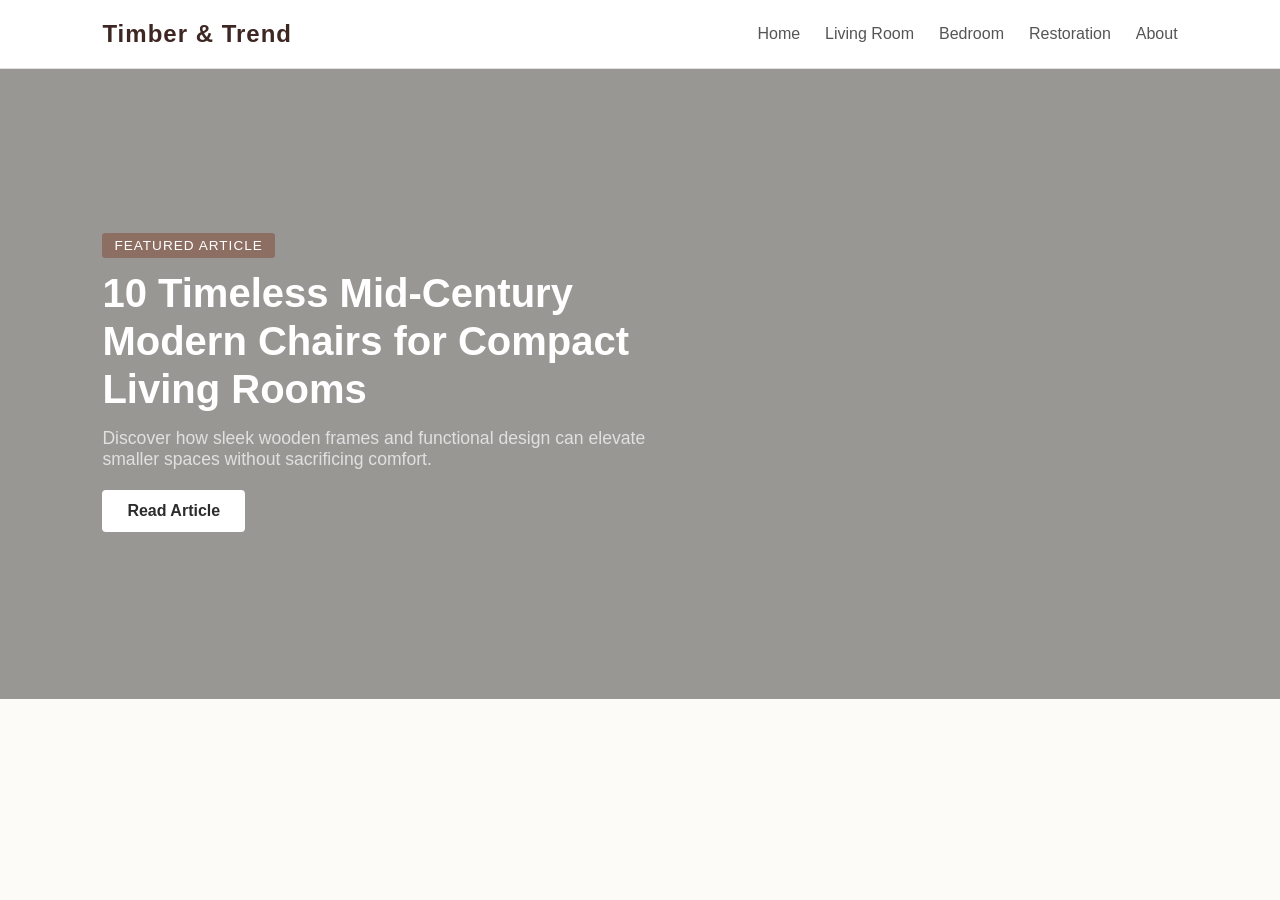
==== index.html @ ab792a60 "Initial commit - furniture blog structure" ====
<!DOCTYPE html>
<html lang="en">
<head>
    <meta charset="UTF-8">
    <meta name="viewport" content="width=device-width, initial-scale=1.0">
    <title>Timber & Trend | Furniture Design Blog</title>
    <link rel="stylesheet" href="style.css">
</head>
<body>

    <!-- Header Navigation -->
    <header class="navbar">
        <div class="logo">Timber & Trend</div>
        <nav>
            <ul class="nav-links">
                <li><a href="#">Home</a></li>
                <li><a href="#">Living Room</a></li>
                <li><a href="#">Bedroom</a></li>
                <li><a href="#">Restoration</a></li>
                <li><a href="#">About</a></li>
            </ul>
        </nav>
    </header>

    <!-- Hero Section -->
    <section class="hero">
        <div class="hero-content">
            <span class="tag">Featured Article</span>
            <h1>10 Timeless Mid-Century Modern Chairs for Compact Living Rooms</h1>
            <p>Discover how sleek wooden frames and functional design can elevate smaller spaces without sacrificing comfort.</p>
            <a href="#" class="btn">Read Article</a>
        </div>
    </section>

    <script src="script.js"></script>
</body>
</html>
---- style.css ----
/* Reset & Fonts */
* {
    margin: 0;
    padding: 0;
    box-sizing: border-box;
    font-family: 'Segoe UI', Tahoma, Geneva, Verdana, sans-serif;
}

body {
    background-color: #fdfbf7; /* Warm off-white */
    color: #2c2c2c;
}

/* Navbar */
.navbar {
    display: flex;
    justify-content: space-between;
    align-items: center;
    padding: 20px 8%;
    background-color: #ffffff;
    border-bottom: 1px solid #e0e0e0;
}

.logo {
    font-size: 1.5rem;
    font-weight: 700;
    letter-spacing: 1px;
    color: #3e2723; /* Deep wood shade */
}

.nav-links {
    display: flex;
    list-style: none;
    gap: 25px;
}

.nav-links a {
    text-decoration: none;
    color: #555;
    font-weight: 500;
    transition: color 0.3s;
}

.nav-links a:hover {
    color: #8d6e63;
}

/* Hero Banner */
.hero {
    height: 70vh;
    background: linear-gradient(rgba(0, 0, 0, 0.4), rgba(0, 0, 0, 0.4)), 
                url('https://images.unsplash.com/photo-1555041469-a586c61ea9bc?auto=format&fit=crop&w=1350&q=80') center/cover no-repeat;
    display: flex;
    align-items: center;
    padding: 0 8%;
    color: #ffffff;
}

.hero-content {
    max-width: 600px;
}

.tag {
    background-color: #8d6e63;
    padding: 5px 12px;
    font-size: 0.85rem;
    text-transform: uppercase;
    letter-spacing: 1px;
    border-radius: 3px;
}

.hero-content h1 {
    font-size: 2.5rem;
    margin: 15px 0;
    line-height: 1.2;
}

.hero-content p {
    font-size: 1.1rem;
    margin-bottom: 20px;
    color: #e0e0e0;
}

.btn {
    display: inline-block;
    padding: 12px 25px;
    background-color: #ffffff;
    color: #2c2c2c;
    text-decoration: none;
    font-weight: 600;
    border-radius: 4px;
    transition: background 0.3s;
}

.btn:hover {
    background-color: #f0f0f0;
}
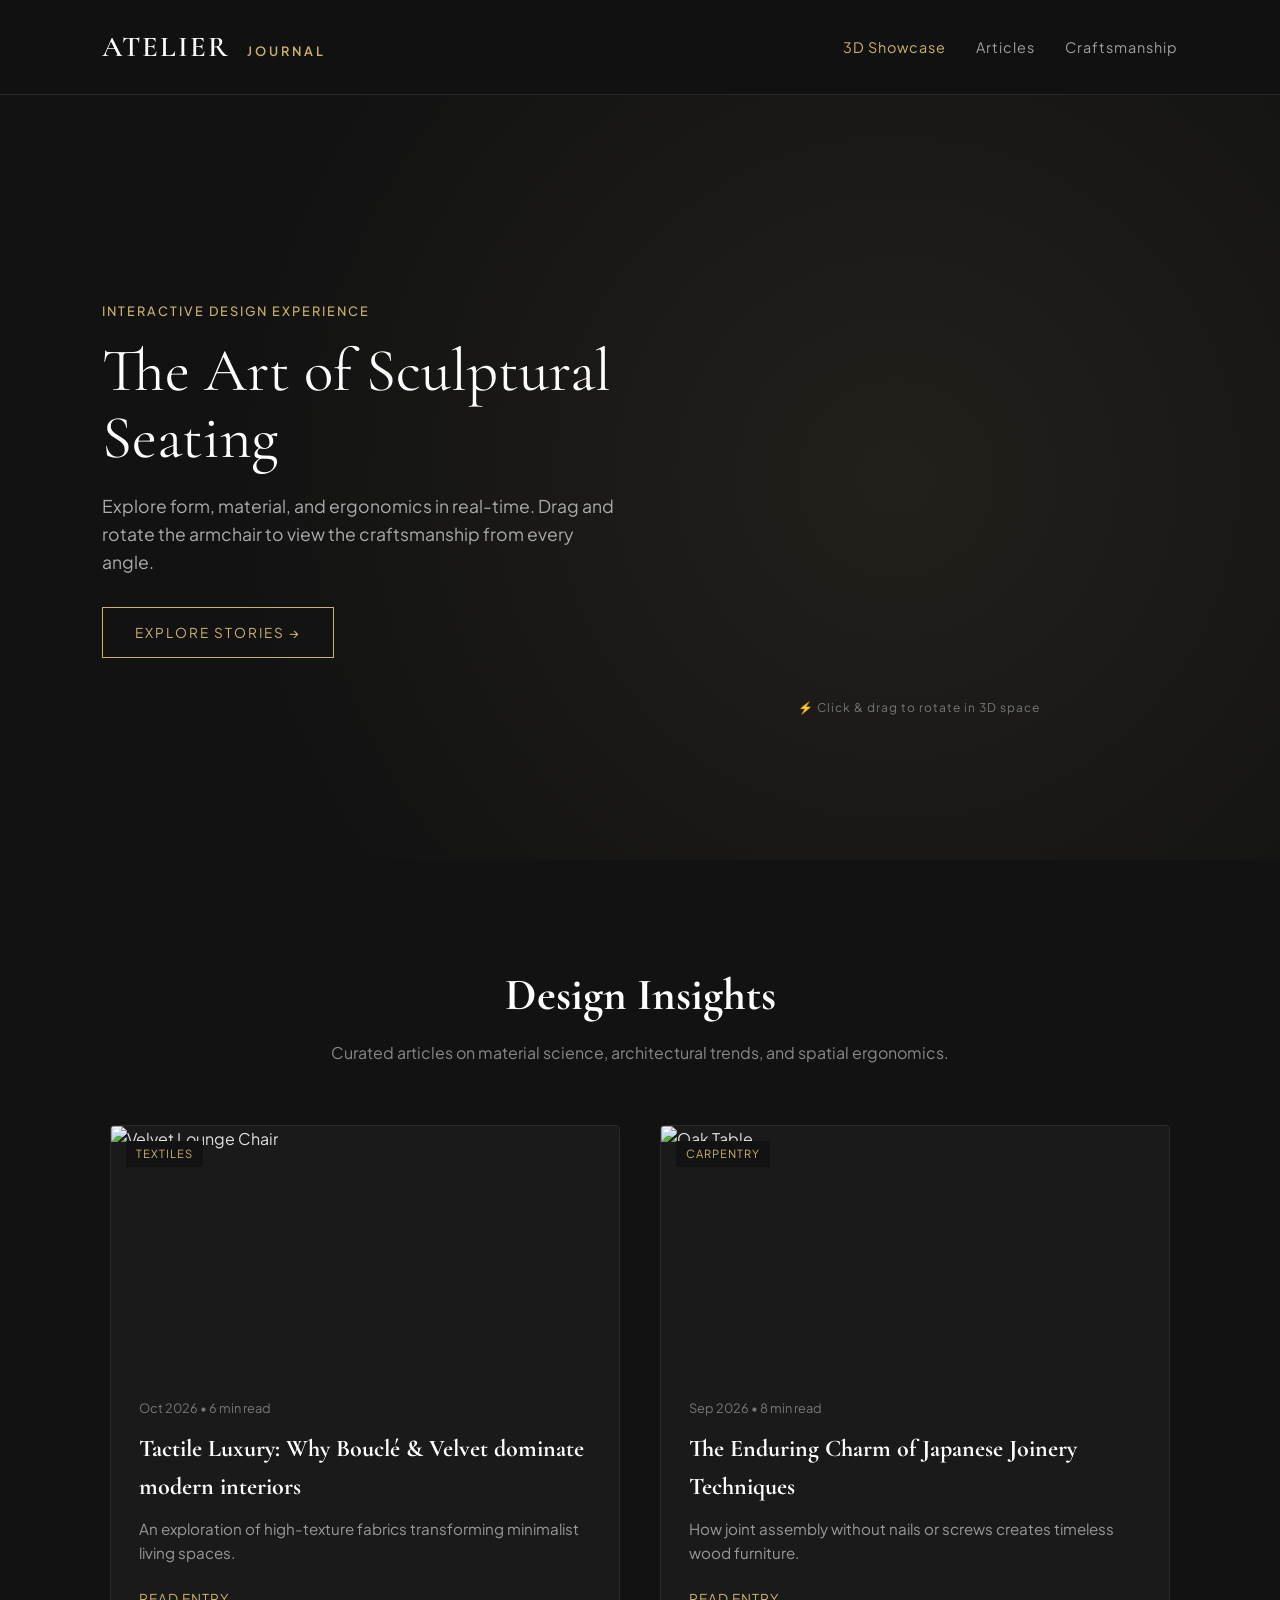
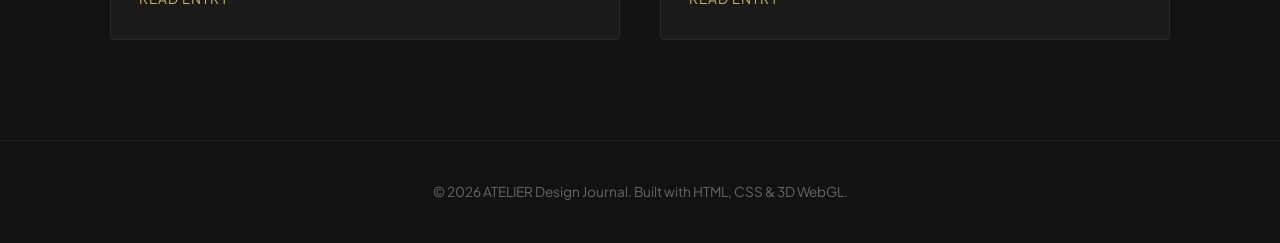
==== commit 341cf8ff: "Transformed website with interactive 3D model viewer and luxury dark aesthetic" ====
--- a/index.html
+++ b/index.html
@@ -3,35 +3,94 @@
 <head>
     <meta charset="UTF-8">
     <meta name="viewport" content="width=device-width, initial-scale=1.0">
-    <title>Timber & Trend | Furniture Design Blog</title>
+    <title>ATELIER | 3D Modern Furniture & Interior Journal</title>
+    
+    <!-- Google Fonts & Model Viewer 3D Script -->
+    <link rel="preconnect" href="https://fonts.googleapis.com">
+    <link rel="preconnect" href="https://fonts.gstatic.com" crossorigin>
+    <link href="https://fonts.googleapis.com/css2?family=Cormorant+Garamond:ital,wght@0,400;0,600;1,400&family=Plus+Jakarta+Sans:wght@300;400;500;600&display=swap" rel="stylesheet">
+    
+    <!-- Google Model Viewer for Interactive 3D Furniture -->
+    <script type="module" src="https://ajax.googleapis.com/ajax/libs/model-viewer/3.4.0/model-viewer.min.js"></script>
     <link rel="stylesheet" href="style.css">
 </head>
 <body>
 
     <!-- Header Navigation -->
     <header class="navbar">
-        <div class="logo">Timber & Trend</div>
+        <div class="logo">ATELIER <span>journal</span></div>
         <nav>
             <ul class="nav-links">
-                <li><a href="#">Home</a></li>
-                <li><a href="#">Living Room</a></li>
-                <li><a href="#">Bedroom</a></li>
-                <li><a href="#">Restoration</a></li>
-                <li><a href="#">About</a></li>
+                <li><a href="#" class="active">3D Showcase</a></li>
+                <li><a href="#editorial">Articles</a></li>
+                <li><a href="#restoration">Craftsmanship</a></li>
             </ul>
         </nav>
     </header>
 
-    <!-- Hero Section -->
-    <section class="hero">
-        <div class="hero-content">
-            <span class="tag">Featured Article</span>
-            <h1>10 Timeless Mid-Century Modern Chairs for Compact Living Rooms</h1>
-            <p>Discover how sleek wooden frames and functional design can elevate smaller spaces without sacrificing comfort.</p>
-            <a href="#" class="btn">Read Article</a>
+    <!-- 3D Hero Section -->
+    <section class="hero-3d">
+        <div class="hero-text">
+            <span class="badge">Interactive Design Experience</span>
+            <h1>The Art of Sculptural Seating</h1>
+            <p>Explore form, material, and ergonomics in real-time. Drag and rotate the armchair to view the craftsmanship from every angle.</p>
+            <a href="#editorial" class="btn-primary">Explore Stories &rarr;</a>
+        </div>
+
+        <div class="model-container">
+            <!-- Interactive 3D Model element using Google Model Viewer -->
+            <model-viewer 
+                src="https://modelviewer.dev/shared-assets/models/Chair.glb" 
+                alt="Interactive 3D Furniture Model" 
+                auto-rotate 
+                camera-controls 
+                shadow-intensity="1.5" 
+                exposure="1"
+                interaction-prompt="auto">
+            </model-viewer>
+            <span class="hint">⚡ Click & drag to rotate in 3D space</span>
         </div>
     </section>
 
-    <script src="script.js"></script>
+    <!-- Editorial Blog Grid -->
+    <main class="container" id="editorial">
+        <div class="section-title">
+            <h2>Design Insights</h2>
+            <p>Curated articles on material science, architectural trends, and spatial ergonomics.</p>
+        </div>
+
+        <div class="grid">
+            <article class="card">
+                <div class="card-img-wrapper">
+                    <img src="https://images.unsplash.com/photo-1586023492125-27b2c045efd7?auto=format&fit=crop&w=700&q=80" alt="Velvet Lounge Chair">
+                    <span class="category">Textiles</span>
+                </div>
+                <div class="card-content">
+                    <span class="meta">Oct 2026 • 6 min read</span>
+                    <h3>Tactile Luxury: Why Bouclé & Velvet dominate modern interiors</h3>
+                    <p>An exploration of high-texture fabrics transforming minimalist living spaces.</p>
+                    <a href="article.html" class="read-btn">Read Entry</a>
+                </div>
+            </article>
+
+            <article class="card">
+                <div class="card-img-wrapper">
+                    <img src="https://images.unsplash.com/photo-1538688525198-9b88f6f53126?auto=format&fit=crop&w=700&q=80" alt="Oak Table">
+                    <span class="category">Carpentry</span>
+                </div>
+                <div class="card-content">
+                    <span class="meta">Sep 2026 • 8 min read</span>
+                    <h3>The Enduring Charm of Japanese Joinery Techniques</h3>
+                    <p>How joint assembly without nails or screws creates timeless wood furniture.</p>
+                    <a href="article.html" class="read-btn">Read Entry</a>
+                </div>
+            </article>
+        </div>
+    </main>
+
+    <footer class="footer">
+        <p>© 2026 ATELIER Design Journal. Built with HTML, CSS & 3D WebGL.</p>
+    </footer>
+
 </body>
 </html>
--- a/style.css
+++ b/style.css
@@ -1,14 +1,19 @@
-/* Reset & Fonts */
+/* Reset & Luxury Fonts */
 * {
     margin: 0;
     padding: 0;
     box-sizing: border-box;
-    font-family: 'Segoe UI', Tahoma, Geneva, Verdana, sans-serif;
 }
 
 body {
-    background-color: #fdfbf7; /* Warm off-white */
-    color: #2c2c2c;
+    font-family: 'Plus Jakarta Sans', sans-serif;
+    background-color: #121212; /* Sleek dark theme */
+    color: #e0e0e0;
+    line-height: 1.6;
+}
+
+h1, h2, h3, .logo {
+    font-family: 'Cormorant Garamond', serif;
 }
 
 /* Navbar */
@@ -16,82 +21,227 @@
     display: flex;
     justify-content: space-between;
     align-items: center;
-    padding: 20px 8%;
-    background-color: #ffffff;
-    border-bottom: 1px solid #e0e0e0;
+    padding: 24px 8%;
+    background-color: rgba(18, 18, 18, 0.9);
+    border-bottom: 1px solid #282828;
+    position: sticky;
+    top: 0;
+    z-index: 100;
+    backdrop-filter: blur(10px);
 }
 
 .logo {
-    font-size: 1.5rem;
-    font-weight: 700;
-    letter-spacing: 1px;
-    color: #3e2723; /* Deep wood shade */
+    font-size: 1.8rem;
+    font-weight: 600;
+    letter-spacing: 2px;
+    color: #ffffff;
+}
+
+.logo span {
+    font-family: 'Plus Jakarta Sans', sans-serif;
+    font-size: 0.8rem;
+    color: #cbb26a; /* Warm gold highlight */
+    text-transform: uppercase;
+    letter-spacing: 3px;
+    margin-left: 8px;
 }
 
 .nav-links {
     display: flex;
     list-style: none;
-    gap: 25px;
+    gap: 30px;
 }
 
 .nav-links a {
     text-decoration: none;
-    color: #555;
+    color: #a0a0a0;
+    font-size: 0.9rem;
+    letter-spacing: 1px;
+    transition: color 0.3s;
+}
+
+.nav-links a:hover, .nav-links a.active {
+    color: #cbb26a;
+}
+
+/* 3D Hero Section */
+.hero-3d {
+    display: grid;
+    grid-template-columns: 1fr 1fr;
+    align-items: center;
+    min-height: 85vh;
+    padding: 0 8%;
+    gap: 40px;
+    background: radial-gradient(circle at 70% 50%, #22201b 0%, #121212 70%);
+}
+
+.hero-text {
+    max-width: 550px;
+}
+
+.badge {
+    color: #cbb26a;
+    font-size: 0.8rem;
+    text-transform: uppercase;
+    letter-spacing: 2px;
     font-weight: 500;
-    transition: color 0.3s;
-}
-
-.nav-links a:hover {
-    color: #8d6e63;
-}
-
-/* Hero Banner */
-.hero {
-    height: 70vh;
-    background: linear-gradient(rgba(0, 0, 0, 0.4), rgba(0, 0, 0, 0.4)), 
-                url('https://images.unsplash.com/photo-1555041469-a586c61ea9bc?auto=format&fit=crop&w=1350&q=80') center/cover no-repeat;
-    display: flex;
-    align-items: center;
-    padding: 0 8%;
-    color: #ffffff;
-}
-
-.hero-content {
-    max-width: 600px;
-}
-
-.tag {
-    background-color: #8d6e63;
-    padding: 5px 12px;
+}
+
+.hero-text h1 {
+    font-size: 3.8rem;
+    line-height: 1.1;
+    color: #ffffff;
+    margin: 16px 0 20px;
+    font-weight: 400;
+}
+
+.hero-text p {
+    color: #aaaaaa;
+    font-size: 1.1rem;
+    margin-bottom: 30px;
+}
+
+.btn-primary {
+    display: inline-block;
+    padding: 14px 32px;
+    border: 1px solid #cbb26a;
+    color: #cbb26a;
+    text-decoration: none;
+    text-transform: uppercase;
     font-size: 0.85rem;
-    text-transform: uppercase;
-    letter-spacing: 1px;
-    border-radius: 3px;
-}
-
-.hero-content h1 {
-    font-size: 2.5rem;
-    margin: 15px 0;
-    line-height: 1.2;
-}
-
-.hero-content p {
-    font-size: 1.1rem;
+    letter-spacing: 2px;
+    transition: all 0.3s ease;
+}
+
+.btn-primary:hover {
+    background-color: #cbb26a;
+    color: #121212;
+}
+
+/* 3D Model Container */
+.model-container {
+    position: relative;
+    width: 100%;
+    height: 500px;
+}
+
+model-viewer {
+    width: 100%;
+    height: 100%;
+    --poster-color: transparent;
+}
+
+.hint {
+    position: absolute;
+    bottom: 10px;
+    left: 50%;
+    transform: translateX(-50%);
+    font-size: 0.75rem;
+    color: #777777;
+    letter-spacing: 1px;
+}
+
+/* Container & Articles */
+.container {
+    max-width: 1100px;
+    margin: 100px auto;
+    padding: 0 20px;
+}
+
+.section-title h2 {
+    font-size: 2.8rem;
+    color: #ffffff;
+    text-align: center;
+}
+
+.section-title p {
+    text-align: center;
+    color: #888888;
+    margin-top: 8px;
+    margin-bottom: 60px;
+}
+
+.grid {
+    display: grid;
+    grid-template-columns: repeat(auto-fit, minmax(320px, 1fr));
+    gap: 40px;
+}
+
+.card {
+    background-color: #1a1a1a;
+    border: 1px solid #2a2a2a;
+    border-radius: 4px;
+    overflow: hidden;
+}
+
+.card-img-wrapper {
+    position: relative;
+    height: 240px;
+}
+
+.card-img-wrapper img {
+    width: 100%;
+    height: 100%;
+    object-fit: cover;
+}
+
+.category {
+    position: absolute;
+    top: 15px;
+    left: 15px;
+    background-color: #121212;
+    color: #cbb26a;
+    font-size: 0.7rem;
+    padding: 4px 10px;
+    text-transform: uppercase;
+    letter-spacing: 1px;
+}
+
+.card-content {
+    padding: 28px;
+}
+
+.meta {
+    font-size: 0.8rem;
+    color: #777777;
+}
+
+.card-content h3 {
+    font-size: 1.5rem;
+    color: #ffffff;
+    margin: 10px 0;
+}
+
+.card-content p {
+    color: #999999;
+    font-size: 0.95rem;
     margin-bottom: 20px;
-    color: #e0e0e0;
-}
-
-.btn {
-    display: inline-block;
-    padding: 12px 25px;
-    background-color: #ffffff;
-    color: #2c2c2c;
+}
+
+.read-btn {
+    color: #cbb26a;
     text-decoration: none;
-    font-weight: 600;
-    border-radius: 4px;
-    transition: background 0.3s;
-}
-
-.btn:hover {
-    background-color: #f0f0f0;
+    font-size: 0.85rem;
+    text-transform: uppercase;
+    letter-spacing: 1px;
+}
+
+/* Footer */
+.footer {
+    text-align: center;
+    padding: 40px;
+    border-top: 1px solid #222222;
+    color: #666666;
+    font-size: 0.85rem;
+}
+
+/* Responsive */
+@media (max-width: 850px) {
+    .hero-3d {
+        grid-template-columns: 1fr;
+        padding-top: 40px;
+    }
+    .hero-text h1 {
+        font-size: 2.8rem;
+    }
 }
